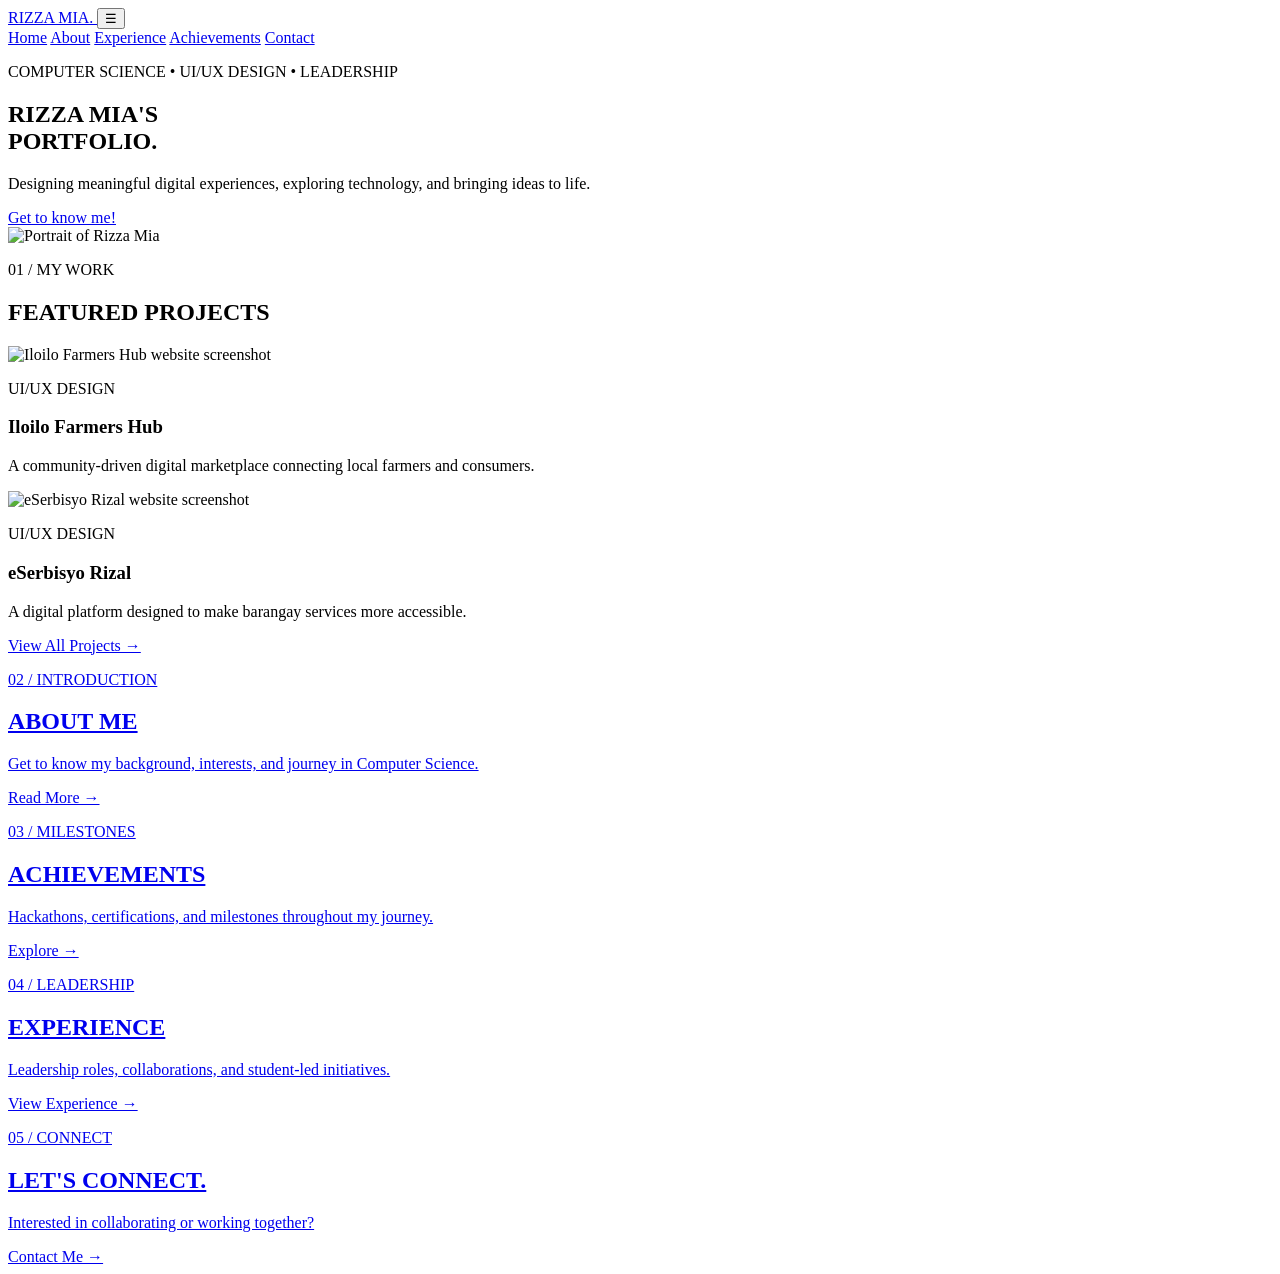
==== index.html @ ec357cd9 "Add files via upload" ====
<!DOCTYPE html>
<html lang="en">
<head>
  <meta charset="UTF-8">
  <meta name="viewport"
        content="width=device-width, initial-scale=1.0">

  <title>Rizza Mia | Portfolio</title>

  <link rel="stylesheet" href="style.css">
</head>
<body>

  <header>
    
<nav class="navbar">

  <a href="index.html" class="logo">
    RIZZA MIA.
  </a>

  <button
    class="menu-toggle"
    type="button"
    aria-label="Open navigation menu"
    aria-expanded="false"
    aria-controls="nav-links"
  >
    ☰
  </button>

  <div class="nav-links" id="nav-links">
    <a href="index.html">Home</a>
    <a href="about.html">About</a>
    <a href="experience.html">Experience</a>
    <a href="achievements.html">Achievements</a>
    <a href="contact.html">Contact</a>
  </div>

</nav>

  </header>

  
<main class="portfolio-container">

  <!-- HERO SECTION -->
  
<!-- HERO SECTION -->
<section class="portfolio-hero hero-layout">

  <div class="hero-content">
    <p class="eyebrow">
      COMPUTER SCIENCE • UI/UX DESIGN • LEADERSHIP
    </p>

    <h1>
      RIZZA MIA'S<br>
      PORTFOLIO.
    </h1>

    <p class="description">
      Designing meaningful digital experiences,
      exploring technology, and bringing ideas
      to life.
    </p>

    <a href="about.html" class="btn-primary">
      Get to know me!
    </a>
  </div>

  <div class="hero-photo">
    <img
      src="images/profile.jpeg"
      alt="Portrait of Rizza Mia"
    >
  </div>

</section>

  <!-- BENTO GRID -->
  <section class="bento-grid">

    <!-- FEATURED PROJECTS -->
     <div class="bento-card featured-card projects-hidden">
      <p class="card-label">01 / MY WORK</p>
      <h2>FEATURED PROJECTS</h2>

      

<div class="project-grid">

  <!-- ILOILO FARMERS HUB -->
  <article class="project-card">
    <div class="project-image">
      <img
        src="images/farmers-hub.png"
        alt="Iloilo Farmers Hub website screenshot"
        loading="lazy"
      >
    </div>

    <div class="project-info">
      <p class="project-category">UI/UX DESIGN</p>
      <h3>Iloilo Farmers Hub</h3>
      <p>
        A community-driven digital marketplace
        connecting local farmers and consumers.
      </p>
    </div>
  </article>

  <!-- ESERBISYO RIZAL -->
  <article class="project-card">
    <div class="project-image">
      <img
        src="images/eserbisyorizal.png"
        alt="eSerbisyo Rizal website screenshot"
        loading="lazy"
      >
    </div>

    <div class="project-info">
      <p class="project-category">UI/UX DESIGN</p>
      <h3>eSerbisyo Rizal</h3>
      <p>
        A digital platform designed to make
        barangay services more accessible.
      </p>
    </div>
  </article>

</div>


      <a href="projects.html" class="card-link">
        View All Projects →
      </a>
    </div>

    <!-- ABOUT ME -->
    <a href="about.html" class="bento-card">
      <p class="card-label">02 / INTRODUCTION</p>
      <h2>ABOUT ME</h2>
      <p>
        Get to know my background, interests,
        and journey in Computer Science.
      </p>
      <span class="card-link">Read More →</span>
    </a>

    <!-- ACHIEVEMENTS -->
    <a href="achievements.html" class="bento-card">
      <p class="card-label">03 / MILESTONES</p>
      <h2>ACHIEVEMENTS</h2>
      <p>
        Hackathons, certifications, and
        milestones throughout my journey.
      </p>
      <span class="card-link">Explore →</span>
    </a>

    <!-- EXPERIENCE -->
    <a href="experience.html"
       class="bento-card experience-card">
      <p class="card-label">04 / LEADERSHIP</p>
      <h2>EXPERIENCE</h2>
      <p>
        Leadership roles, collaborations,
        and student-led initiatives.
      </p>
      <span class="card-link">View Experience →</span>
    </a>

    <!-- CONTACT -->
    <a href="contact.html"
       class="bento-card contact-card">
      <p class="card-label">05 / CONNECT</p>
      <h2>LET'S CONNECT.</h2>
      <p>
        Interested in collaborating or
        working together?
      </p>
      <span class="card-link">Contact Me →</span>
    </a>

  </section>

</main>


  <script src="script.js"></script>
</body>
</html>
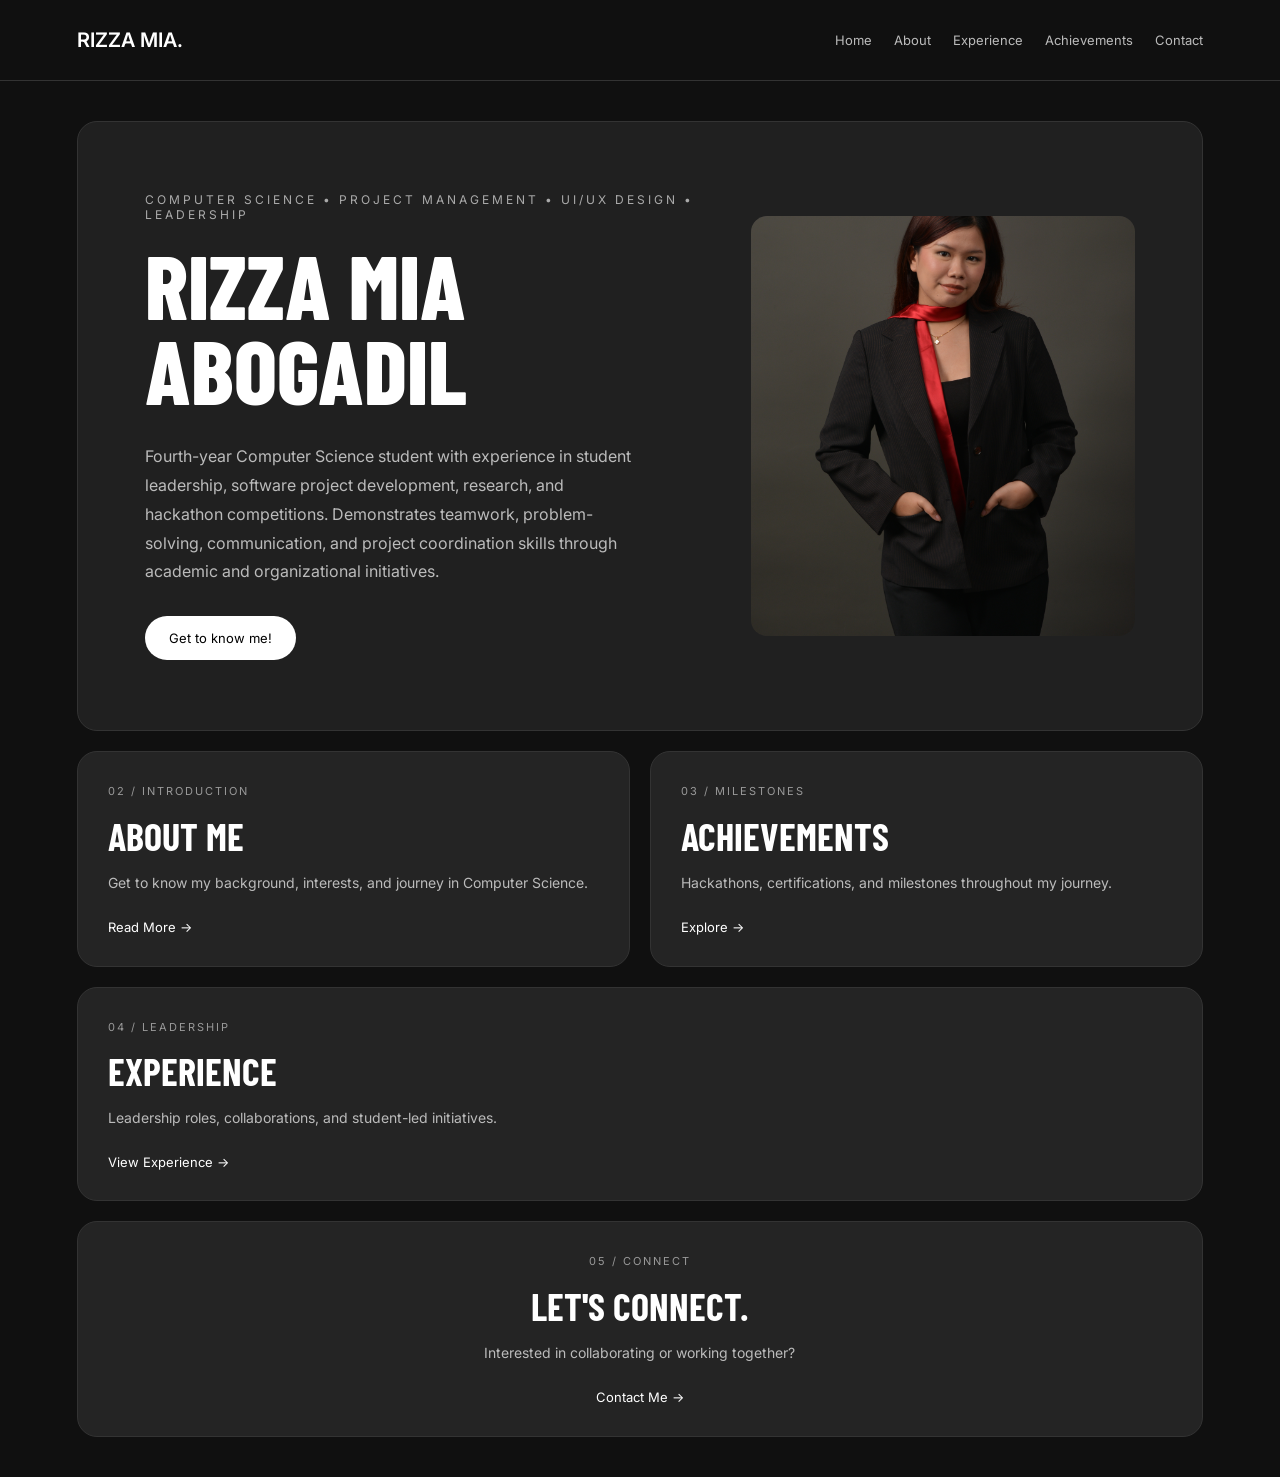
==== commit 4d3b58d2: "Update homepage content and navigation" ====
--- a/index.html
+++ b/index.html
@@ -16,9 +16,8 @@
     
 <nav class="navbar">
 
-  <a href="index.html" class="logo">
-    RIZZA MIA.
-  </a>
+  <a href="/" class="logo">RIZZA MIA.</a>
+   
 
   <button
     class="menu-toggle"
@@ -31,7 +30,7 @@
   </button>
 
   <div class="nav-links" id="nav-links">
-    <a href="index.html">Home</a>
+    <a href="/">Home</a>
     <a href="about.html">About</a>
     <a href="experience.html">Experience</a>
     <a href="achievements.html">Achievements</a>
@@ -52,18 +51,23 @@
 
   <div class="hero-content">
     <p class="eyebrow">
-      COMPUTER SCIENCE • UI/UX DESIGN • LEADERSHIP
+      COMPUTER SCIENCE • PROJECT MANAGEMENT • UI/UX DESIGN • LEADERSHIP
     </p>
 
     <h1>
-      RIZZA MIA'S<br>
-      PORTFOLIO.
+      RIZZA MIA <br>
+      ABOGADIL
     </h1>
 
     <p class="description">
-      Designing meaningful digital experiences,
-      exploring technology, and bringing ideas
-      to life.
+      Fourth-year Computer Science student 
+      with experience in student leadership, 
+      software project development, research, 
+      and hackathon competitions. 
+      Demonstrates teamwork, problem-solving, 
+      communication, and project coordination skills 
+      through academic and organizational initiatives. 
+
     </p>
 
     <a href="about.html" class="btn-primary">
--- a/style.css
+++ b/style.css
@@ -0,0 +1,1015 @@
+
+@import url('https://fonts.googleapis.com/css2?family=Barlow+Condensed:wght@600;700;800&family=Inter:wght@400;500;600&display=swap');
+
+* {
+  margin: 0;
+  padding: 0;
+  box-sizing: border-box;
+}
+
+body {
+  background: #101010;
+  color: #ffffff;
+  font-family: 'Inter', sans-serif;
+}
+
+/* Navigation */
+.navbar {
+  display: flex;
+  justify-content: space-between;
+  align-items: center;
+  padding: 28px 6%;
+  gap: 24px;
+  border-bottom: 1px solid #333;
+}
+
+.logo {
+  font-weight: 600;
+  font-size: 20px;
+  color: white;
+  text-decoration: none;
+}
+
+.nav-links {
+  display: flex;
+  gap: 22px;
+  flex-wrap: wrap;
+}
+
+.nav-links a {
+  color: #bbb;
+  text-decoration: none;
+  font-size: 13px;
+}
+
+.nav-links a:hover {
+  color: white;
+}
+
+/* Hero Section */
+.hero {
+  background: #202020;
+  border: 1px solid #333;
+  border-radius: 20px;
+  padding: 80px 6%;
+  margin: 40px auto;
+  width: 88%;
+}
+
+.eyebrow {
+  font-size: 12px;
+  letter-spacing: 3px;
+  color: #aaa;
+  margin-bottom: 20px;
+}
+
+.hero h1 {
+  font-family: 'Barlow Condensed', sans-serif;
+  font-size: clamp(60px, 10vw, 140px);
+  font-weight: 800;
+  line-height: 0.95;
+  margin-bottom: 30px;
+}
+
+.description {
+  color: #bbb;
+  font-size: 16px;
+  line-height: 1.8;
+  max-width: 500px;
+}
+
+.hero-buttons {
+  display: flex;
+  flex-wrap: wrap;
+  gap: 12px;
+  margin-top: 30px;
+}
+
+.btn-primary,
+.btn-secondary {
+  display: inline-block;
+  padding: 14px 24px;
+  border-radius: 30px;
+  text-decoration: none;
+  font-size: 13px;
+}
+
+.btn-primary {
+  background: white;
+  color: black;
+}
+
+.btn-secondary {
+  border: 1px solid #666;
+  color: white;
+}
+
+@media (max-width: 768px) {
+  .navbar {
+    flex-direction: column;
+    align-items: flex-start;
+  }
+
+  .nav-links {
+    gap: 14px;
+  }
+
+  .hero {
+    width: 92%;
+    padding: 55px 7%;
+  }
+}
+
+/* PORTFOLIO CONTAINER */
+.portfolio-container {
+  width: 88%;
+  max-width: 1200px;
+  margin: 40px auto;
+}
+
+/* HERO */
+.portfolio-hero {
+  background: #202020;
+  border: 1px solid #333;
+  border-radius: 20px;
+  padding: 70px 6%;
+  margin-bottom: 20px;
+}
+
+.portfolio-hero h1 {
+  font-family: 'Barlow Condensed', sans-serif;
+  font-size: clamp(60px, 10vw, 140px);
+  font-weight: 800;
+  line-height: 0.95;
+  margin-bottom: 30px;
+}
+
+.portfolio-hero .btn-primary {
+  margin-top: 30px;
+}
+
+/* BENTO GRID */
+.bento-grid {
+  display: grid;
+  grid-template-columns: repeat(2, minmax(0, 1fr));
+  gap: 20px;
+}
+
+/* GENERAL CARD STYLE */
+.bento-card {
+  background: #242424;
+  border: 1px solid #333;
+  border-radius: 20px;
+  padding: 30px;
+  color: white;
+  text-decoration: none;
+  transition: transform 0.3s ease,
+              background 0.3s ease;
+}
+
+.bento-card:hover {
+  transform: translateY(-5px);
+  background: #303030;
+}
+
+.bento-card h2 {
+  font-family: 'Barlow Condensed', sans-serif;
+  font-size: 38px;
+  margin: 12px 0;
+}
+
+.bento-card p {
+  color: #bbb;
+  line-height: 1.7;
+  font-size: 14px;
+}
+
+.card-label {
+  font-size: 11px !important;
+  letter-spacing: 2px;
+  color: #999 !important;
+}
+
+.card-link {
+  display: inline-block;
+  color: white;
+  font-size: 13px;
+  text-decoration: none;
+  margin-top: 24px;
+}
+
+/* FEATURED PROJECTS */
+.featured-card {
+  grid-column: span 2;
+}
+
+.project-grid {
+  display: grid;
+  grid-template-columns: repeat(2, minmax(0, 1fr));
+  gap: 15px;
+  margin-top: 20px;
+}
+
+.project-card {
+  background: #151515;
+  border-radius: 14px;
+  padding: 15px;
+}
+
+.project-placeholder {
+  background: #363636;
+  height: 160px;
+  border-radius: 10px;
+  display: flex;
+  align-items: center;
+  justify-content: center;
+  font-size: 48px;
+  margin-bottom: 15px;
+}
+
+.project-card h3 {
+  font-size: 16px;
+  margin-bottom: 8px;
+}
+
+.project-card p {
+  font-size: 12px;
+}
+
+/* RESPONSIVE DESIGN */
+@media (max-width: 768px) {
+  .portfolio-container {
+    width: 92%;
+  }
+
+  .portfolio-hero {
+    padding: 50px 7%;
+  }
+
+  .bento-grid,
+  .project-grid {
+    grid-template-columns: 1fr;
+  }
+
+  .featured-card {
+    grid-column: auto;
+  }
+
+  .bento-card {
+    padding: 24px;
+  }
+}
+
+
+/* HERO WITH PHOTO */
+.hero-layout {
+  display: grid;
+  grid-template-columns: 1.5fr 1fr;
+  gap: 30px;
+  align-items: center;
+}
+
+.hero-content {
+  min-width: 0;
+}
+
+.hero-layout h1 {
+  font-size: clamp(48px, 7vw, 110px);
+  overflow-wrap: anywhere;
+}
+
+.hero-photo {
+  height: 420px;
+  border-radius: 16px;
+  overflow: hidden;
+  background: #333;
+}
+
+.hero-photo img {
+  width: 100%;
+  height: 100%;
+  object-fit: cover;
+  object-position: center;
+}
+
+/* MOBILE LAYOUT */
+@media (max-width: 768px) {
+  .hero-layout {
+    grid-template-columns: 1fr;
+  }
+
+  .hero-photo {
+    height: 350px;
+  }
+}
+
+/* PROJECT SCREENSHOTS */
+.project-image {
+  width: 100%;
+  height: 220px;
+  border-radius: 12px;
+  overflow: hidden;
+  background: #333;
+  margin-bottom: 15px;
+}
+
+.project-image img {
+  width: 100%;
+  height: 100%;
+  object-fit: cover;
+  object-position: top;
+  transition: transform 0.4s ease;
+}
+
+.project-card:hover .project-image img {
+  transform: scale(1.05);
+}
+
+.project-info {
+  padding: 5px;
+}
+
+.project-category {
+  font-size: 10px !important;
+  letter-spacing: 2px;
+  color: #999 !important;
+  margin-bottom: 10px;
+}
+
+.project-card {
+  transition: transform 0.3s ease;
+}
+
+.project-card:hover {
+  transform: translateY(-4px);
+}
+
+@media (max-width: 768px) {
+  .project-image {
+    height: 200px;
+  }
+}
+
+
+/* ASYMMETRICAL BENTO CARDS */
+.experience-card {
+  grid-column: span 2;
+  min-height: 200px;
+  display: flex;
+  flex-direction: column;
+  justify-content: center;
+}
+
+.contact-card {
+  grid-column: span 2;
+  text-align: center;
+}
+
+@media (max-width: 768px) {
+  .experience-card,
+  .contact-card {
+    grid-column: auto;
+  }
+}
+
+/* =========================
+   ABOUT PAGE
+========================= */
+
+.about-container {
+  width: 88%;
+  max-width: 1200px;
+  margin: 40px auto;
+}
+
+/* INTRODUCTION */
+.about-intro {
+  background: #202020;
+  border: 1px solid #333;
+  border-radius: 20px;
+  padding: 60px;
+  margin-bottom: 20px;
+}
+
+.about-intro h1 {
+  font-family: 'Barlow Condensed', sans-serif;
+  font-size: clamp(60px, 9vw, 120px);
+  font-weight: 800;
+  line-height: 0.95;
+  margin: 20px 0 40px;
+}
+
+/* PHOTO + TEXT LAYOUT */
+.about-intro-grid {
+  display: grid;
+  grid-template-columns: 1.3fr 1fr;
+  gap: 40px;
+  align-items: center;
+}
+
+.about-text h2 {
+  font-family: 'Barlow Condensed', sans-serif;
+  font-size: 36px;
+  margin-bottom: 20px;
+}
+
+.about-text p {
+  color: #bbb;
+  line-height: 1.9;
+  font-size: 15px;
+  margin-bottom: 18px;
+}
+
+.about-photo {
+  height: 430px;
+  border-radius: 16px;
+  overflow: hidden;
+  background: #333;
+}
+
+.about-photo img {
+  width: 100%;
+  height: 100%;
+  object-fit: cover;
+  object-position: center;
+}
+
+/* ABOUT BENTO GRID */
+.about-bento {
+  display: grid;
+  grid-template-columns: repeat(2, minmax(0, 1fr));
+  gap: 20px;
+}
+
+.about-card {
+  background: #242424;
+  border: 1px solid #333;
+  border-radius: 20px;
+  padding: 35px;
+}
+
+.about-card h2 {
+  font-family: 'Barlow Condensed', sans-serif;
+  font-size: 42px;
+  margin: 15px 0 25px;
+}
+
+.about-card h3 {
+  font-size: 16px;
+  margin-bottom: 12px;
+}
+
+.about-card p {
+  color: #bbb;
+  line-height: 1.8;
+  font-size: 14px;
+  margin-bottom: 12px;
+}
+
+/* SKILL TAGS */
+.skill-tags {
+  display: flex;
+  flex-wrap: wrap;
+  gap: 10px;
+  margin: 15px 0 25px;
+}
+
+.skill-tags span {
+  background: #151515;
+  border: 1px solid #444;
+  color: #eee;
+  padding: 10px 16px;
+  border-radius: 30px;
+  font-size: 12px;
+}
+
+/* WIDE CARD */
+.about-wide {
+  grid-column: span 2;
+}
+
+/* MOBILE RESPONSIVENESS */
+@media (max-width: 768px) {
+  .about-container {
+    width: 92%;
+  }
+
+  .about-intro {
+    padding: 35px 25px;
+  }
+
+  .about-intro-grid {
+    grid-template-columns: 1fr;
+    gap: 25px;
+  }
+
+  .about-photo {
+    height: 350px;
+  }
+
+  .about-bento {
+    grid-template-columns: 1fr;
+  }
+
+  .about-wide {
+    grid-column: auto;
+  }
+
+  .about-card {
+    padding: 25px;
+  }
+}
+/* Temporarily hide featured projects */
+.projects-hidden {
+  display: none;
+}
+
+
+/* =========================
+   EXPERIENCE PAGE
+========================= */
+
+.experience-container {
+  width: 88%;
+  max-width: 1200px;
+  margin: 40px auto;
+}
+
+/* INTRODUCTION */
+.experience-intro {
+  background: #202020;
+  border: 1px solid #333;
+  border-radius: 20px;
+  padding: 60px;
+  margin-bottom: 20px;
+}
+
+.experience-intro h1 {
+  font-family: 'Barlow Condensed', sans-serif;
+  font-size: clamp(60px, 9vw, 120px);
+  font-weight: 800;
+  line-height: 0.95;
+  margin: 20px 0 30px;
+}
+
+/* LEADERSHIP GRID */
+.leadership-grid {
+  display: grid;
+  grid-template-columns: repeat(2, minmax(0, 1fr));
+  gap: 20px;
+}
+
+/* LEADERSHIP CARDS */
+.leadership-card {
+  background: #242424;
+  border: 1px solid #333;
+  border-radius: 20px;
+  padding: 35px;
+  transition: transform 0.3s ease,
+              border-color 0.3s ease;
+}
+
+.leadership-card:hover {
+  transform: translateY(-5px);
+  border-color: #666;
+}
+
+.leadership-card h2 {
+  font-family: 'Barlow Condensed', sans-serif;
+  font-size: clamp(30px, 4vw, 45px);
+  line-height: 1;
+  margin: 20px 0;
+  overflow-wrap: anywhere;
+}
+
+.leadership-card h3 {
+  font-size: 17px;
+  margin-bottom: 10px;
+}
+
+.leadership-card p {
+  color: #bbb;
+  font-size: 14px;
+  line-height: 1.8;
+  margin-top: 15px;
+}
+
+.leadership-date {
+  color: #888 !important;
+  font-size: 12px !important;
+  letter-spacing: 1px;
+}
+
+/* FEATURED LEADERSHIP CARD */
+.leadership-featured {
+  grid-column: span 2;
+  background: #303030;
+  padding: 50px;
+}
+
+.leadership-featured h2 {
+  font-size: clamp(50px, 7vw, 80px);
+}
+
+/* MOBILE RESPONSIVENESS */
+@media (max-width: 768px) {
+  .experience-container {
+    width: 92%;
+  }
+
+  .experience-intro {
+    padding: 35px 25px;
+  }
+
+  .leadership-grid {
+    grid-template-columns: 1fr;
+  }
+
+  .leadership-featured {
+    grid-column: auto;
+    padding: 30px;
+  }
+
+  .leadership-card {
+    padding: 25px;
+  }
+}
+
+/* =========================
+   ACHIEVEMENTS PAGE
+========================= */
+
+.achievements-container {
+  width: 88%;
+  max-width: 1200px;
+  margin: 40px auto;
+}
+
+/* PAGE INTRODUCTION */
+.achievements-intro {
+  background: #202020;
+  border: 1px solid #333;
+  border-radius: 20px;
+  padding: 60px;
+  margin-bottom: 40px;
+}
+
+.achievements-intro h1 {
+  font-family: 'Barlow Condensed', sans-serif;
+  font-size: clamp(55px, 8vw, 110px);
+  line-height: 0.95;
+  margin: 20px 0 30px;
+}
+
+/* SECTION HEADINGS */
+.section-heading {
+  font-family: 'Barlow Condensed', sans-serif;
+  font-size: clamp(32px, 5vw, 50px);
+  margin-bottom: 20px;
+}
+
+/* AWARDS GRID */
+.awards-grid {
+  display: grid;
+  grid-template-columns: repeat(2, minmax(0, 1fr));
+  gap: 20px;
+  margin-bottom: 50px;
+}
+
+/* AWARD CARDS */
+.achievement-card {
+  background: #242424;
+  border: 1px solid #333;
+  border-radius: 20px;
+  padding: 40px;
+  position: relative;
+  transition: transform 0.3s ease,
+              border-color 0.3s ease;
+}
+
+.achievement-card:hover {
+  transform: translateY(-5px);
+  border-color: #666;
+}
+
+.achievement-featured {
+  grid-column: span 2;
+  background: #303030;
+  min-height: 300px;
+}
+
+.achievement-card h3 {
+  font-family: 'Barlow Condensed', sans-serif;
+  font-size: clamp(36px, 5vw, 65px);
+  margin: 20px 0 10px;
+  line-height: 1;
+  overflow-wrap: anywhere;
+}
+
+.achievement-card h4 {
+  font-size: 17px;
+  margin-bottom: 15px;
+}
+
+.achievement-card p {
+  color: #bbb;
+  font-size: 14px;
+  line-height: 1.8;
+  max-width: 650px;
+}
+
+.achievement-symbol {
+  display: block;
+  font-size: 35px;
+  color: #fff;
+  margin-top: 25px;
+}
+
+/* CERTIFICATIONS GRID */
+.certifications-grid {
+  display: grid;
+  grid-template-columns: repeat(2, minmax(0, 1fr));
+  gap: 20px;
+}
+
+.certification-card {
+  background: #242424;
+  border: 1px solid #333;
+  border-radius: 20px;
+  padding: 35px;
+  transition: transform 0.3s ease;
+}
+
+.certification-card:hover {
+  transform: translateY(-5px);
+}
+
+.certification-card h3 {
+  font-family: 'Barlow Condensed', sans-serif;
+  font-size: 30px;
+  margin: 20px 0 15px;
+}
+
+.certification-card p {
+  color: #bbb;
+  font-size: 14px;
+  line-height: 1.8;
+}
+
+/* MOBILE RESPONSIVENESS */
+@media (max-width: 768px) {
+  .achievements-container {
+    width: 92%;
+  }
+
+  .achievements-intro {
+    padding: 35px 25px;
+  }
+
+  .awards-grid,
+  .certifications-grid {
+    grid-template-columns: 1fr;
+  }
+
+  .achievement-featured {
+    grid-column: auto;
+  }
+
+  .achievement-card,
+  .certification-card {
+    padding: 25px;
+  }
+}
+
+/* =========================
+   CONTACT PAGE
+========================= */
+
+.contact-container {
+  width: 88%;
+  max-width: 1200px;
+  margin: 40px auto;
+}
+
+/* CONTACT INTRO */
+.contact-intro {
+  background: #202020;
+  border: 1px solid #333;
+  border-radius: 20px;
+  padding: 60px;
+  margin-bottom: 20px;
+}
+
+.contact-intro h1 {
+  font-family: 'Barlow Condensed', sans-serif;
+  font-size: clamp(48px, 8vw, 110px);
+  font-weight: 800;
+  line-height: 0.95;
+  margin: 20px 0 30px;
+  overflow-wrap: anywhere;
+}
+
+.contact-intro .description {
+  max-width: 650px;
+  margin-bottom: 35px;
+}
+
+/* EMAIL BUTTON */
+.contact-button {
+  display: inline-block;
+  background: #fff;
+  color: #111;
+  text-decoration: none;
+  padding: 16px 28px;
+  border-radius: 30px;
+  font-size: 12px;
+  font-weight: 700;
+  letter-spacing: 1px;
+  transition: background 0.3s ease,
+              transform 0.3s ease;
+}
+
+.contact-button:hover {
+  background: #ddd;
+  transform: translateY(-3px);
+}
+
+/* CONTACT GRID */
+.contact-grid {
+  display: grid;
+  grid-template-columns: repeat(2, minmax(0, 1fr));
+  gap: 20px;
+}
+
+/* CONTACT CARDS */
+.contact-info-card {
+  background: #242424;
+  border: 1px solid #333;
+  border-radius: 20px;
+  padding: 35px;
+  transition: transform 0.3s ease,
+              border-color 0.3s ease;
+}
+
+.contact-info-card:hover {
+  transform: translateY(-5px);
+  border-color: #666;
+}
+
+.contact-info-card h2 {
+  font-family: 'Barlow Condensed', sans-serif;
+  font-size: 42px;
+  margin: 20px 0;
+}
+
+.contact-info-card p {
+  color: #bbb;
+  font-size: 14px;
+  line-height: 1.8;
+  margin-bottom: 20px;
+}
+
+/* CONTACT LINKS */
+.contact-link {
+  display: inline-block;
+  color: #fff;
+  font-size: 12px;
+  font-weight: 600;
+  letter-spacing: 1px;
+  text-decoration: none;
+}
+
+.contact-link:hover {
+  text-decoration: underline;
+}
+
+.contact-location {
+  color: #888;
+  font-size: 11px;
+  letter-spacing: 1px;
+}
+
+/* MOBILE RESPONSIVENESS */
+@media (max-width: 768px) {
+  .contact-container {
+    width: 92%;
+  }
+
+  .contact-intro {
+    padding: 35px 25px;
+  }
+
+  .contact-grid {
+    grid-template-columns: 1fr;
+  }
+
+  .contact-info-card {
+    padding: 25px;
+  }
+}
+
+
+/* =========================
+   FINAL POLISHING
+========================= */
+
+/* HAMBURGER BUTTON */
+.menu-toggle {
+  display: none;
+  background: none;
+  border: none;
+  color: white;
+  font-size: 28px;
+  cursor: pointer;
+}
+
+/* DESKTOP NAVIGATION */
+.navbar {
+  position: relative;
+}
+
+.nav-links a {
+  transition: color 0.3s ease;
+}
+
+.nav-links a:hover {
+  color: #aaa;
+}
+
+/* MOBILE NAVIGATION */
+@media (max-width: 768px) {
+
+  .menu-toggle {
+    display: block;
+  }
+
+  .nav-links {
+    display: none;
+    position: absolute;
+    top: 100%;
+    left: 0;
+    right: 0;
+    z-index: 1000;
+
+    flex-direction: column;
+    gap: 20px;
+
+    background: #202020;
+    border: 1px solid #333;
+    border-radius: 15px;
+    padding: 25px;
+  }
+
+  .nav-links.active {
+    display: flex;
+  }
+}
+/* ACTIVE PAGE LINK */
+.nav-links a.current-page {
+  color: #fff;
+  font-weight: 700;
+  text-decoration: underline;
+  text-underline-offset: 6px;
+}
+
+/* SMOOTH SCROLLING */
+html {
+  scroll-behavior: smooth;
+}
+
+/* ACCESSIBLE KEYBOARD FOCUS */
+a:focus-visible,
+button:focus-visible {
+  outline: 2px solid #fff;
+  outline-offset: 4px;
+}
+
+/* SUBTLE CARD HOVER */
+.bento-card,
+.about-card,
+.contact-info-card {
+  transition: transform 0.3s ease,
+              border-color 0.3s ease;
+}
+
+.bento-card:hover,
+.about-card:hover,
+.contact-info-card:hover {
+  transform: translateY(-4px);
+  border-color: #666;
+}
+
+/* RESPECT REDUCED MOTION */
+@media (prefers-reduced-motion: reduce) {
+  html {
+    scroll-behavior: auto;
+  }
+
+  *,
+  *::before,
+  *::after {
+    transition-duration: 0.01ms !important;
+    animation-duration: 0.01ms !important;
+  }
+}
+
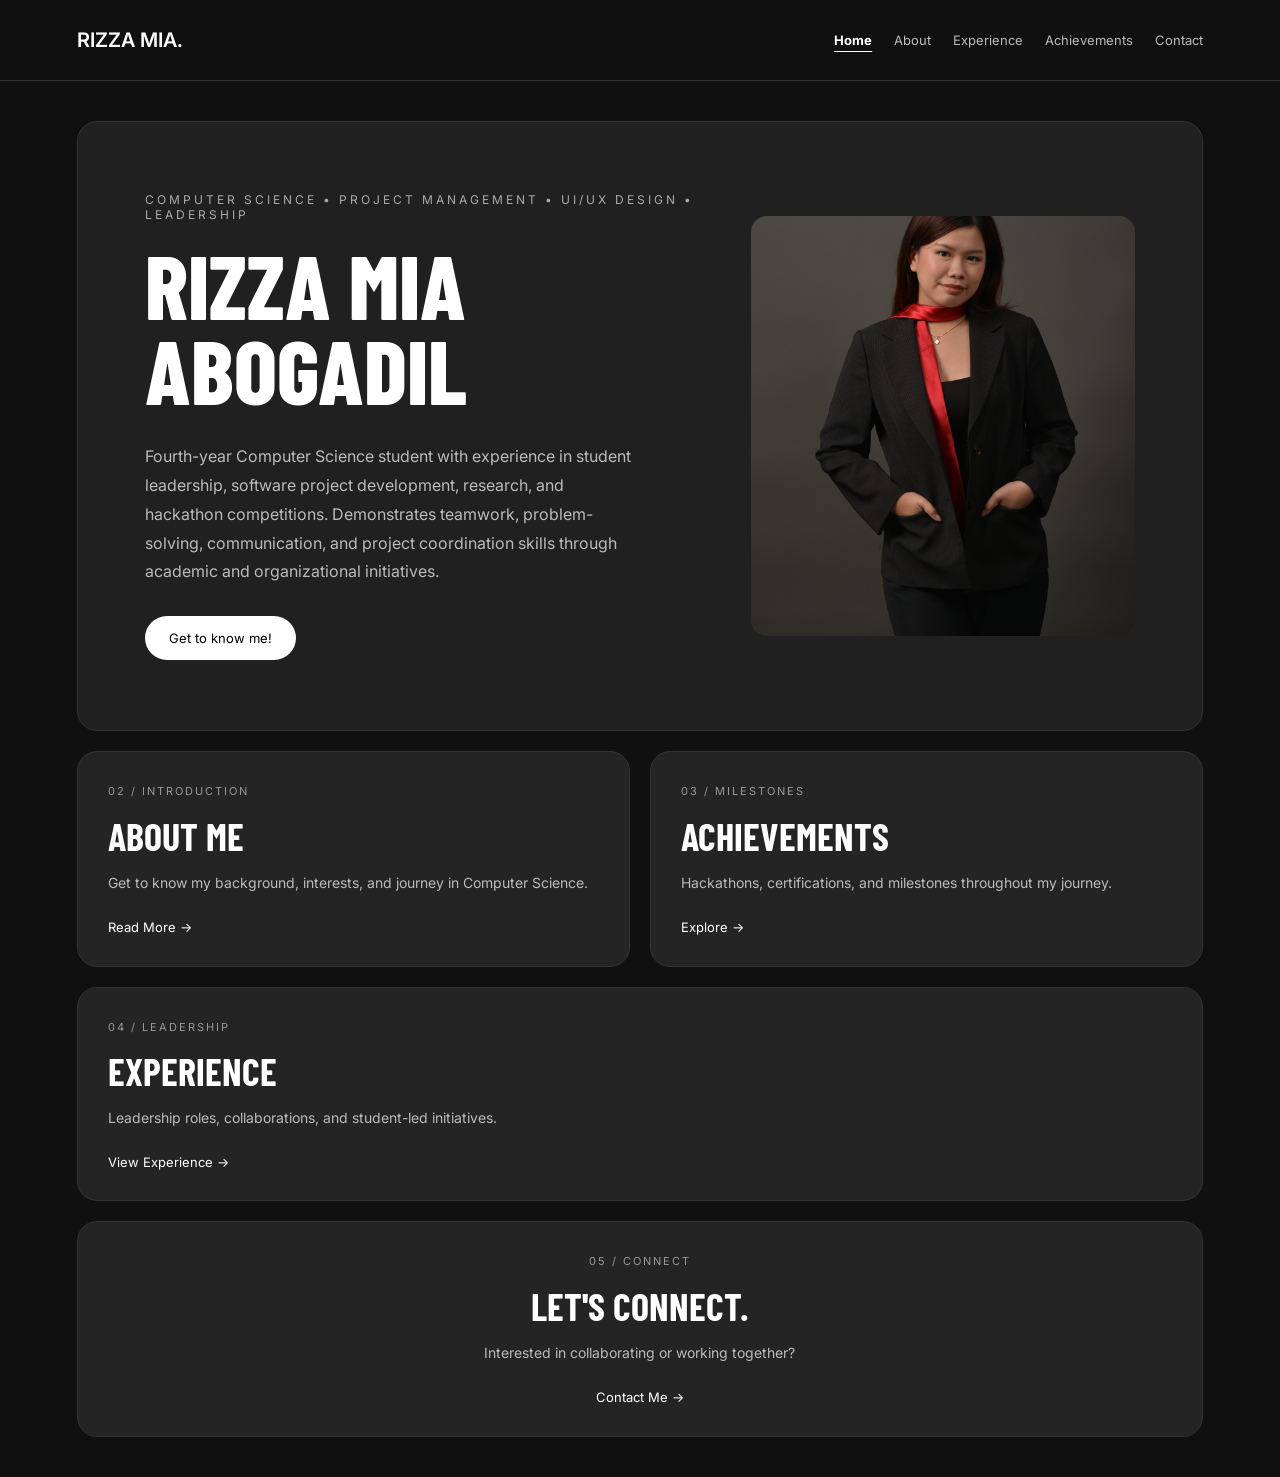
==== commit af2d3a21: "clearn urls" ====
--- a/index.html
+++ b/index.html
@@ -31,10 +31,10 @@
 
   <div class="nav-links" id="nav-links">
     <a href="/">Home</a>
-    <a href="about.html">About</a>
-    <a href="experience.html">Experience</a>
-    <a href="achievements.html">Achievements</a>
-    <a href="contact.html">Contact</a>
+    <a href="/about">About</a>
+    <a href="/experience">Experience</a>
+    <a href="/achievements">Achievements</a>
+    <a href="/contact">Contact</a>
   </div>
 
 </nav>
@@ -70,7 +70,7 @@
 
     </p>
 
-    <a href="about.html" class="btn-primary">
+    <a href="/about" class="btn-primary">
       Get to know me!
     </a>
   </div>
@@ -139,13 +139,13 @@
 </div>
 
 
-      <a href="projects.html" class="card-link">
+      <a href="/project" class="card-link">
         View All Projects →
       </a>
     </div>
 
     <!-- ABOUT ME -->
-    <a href="about.html" class="bento-card">
+    <a href="/about" class="bento-card">
       <p class="card-label">02 / INTRODUCTION</p>
       <h2>ABOUT ME</h2>
       <p>
@@ -156,7 +156,7 @@
     </a>
 
     <!-- ACHIEVEMENTS -->
-    <a href="achievements.html" class="bento-card">
+    <a href="/achievements" class="bento-card">
       <p class="card-label">03 / MILESTONES</p>
       <h2>ACHIEVEMENTS</h2>
       <p>
@@ -167,7 +167,7 @@
     </a>
 
     <!-- EXPERIENCE -->
-    <a href="experience.html"
+    <a href="/experience"
        class="bento-card experience-card">
       <p class="card-label">04 / LEADERSHIP</p>
       <h2>EXPERIENCE</h2>
@@ -179,7 +179,7 @@
     </a>
 
     <!-- CONTACT -->
-    <a href="contact.html"
+    <a href="/contact"
        class="bento-card contact-card">
       <p class="card-label">05 / CONNECT</p>
       <h2>LET'S CONNECT.</h2>
